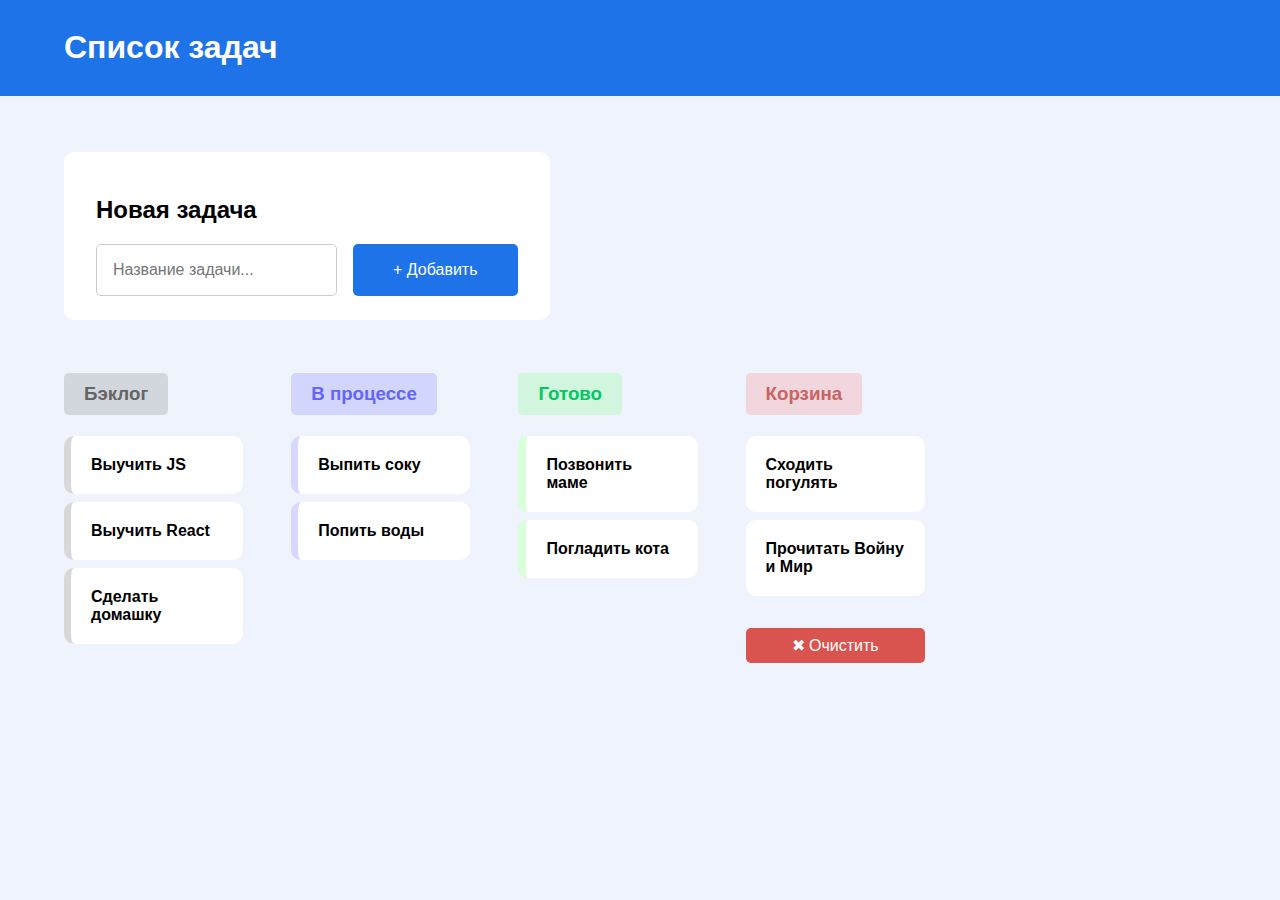
==== index.html @ a6c47abe "Release index.html and styles.css" ====
<!DOCTYPE html>
<html lang="ru">

<head>
    <meta charset="UTF-8">
    <meta name="viewport" content="width=device-width, initial-scale=1.0">
    <title>Список задач</title>
    <link rel="stylesheet" href="styles.css">
</head>

<body>
    <header class="container">
        <h1>Список задач</h1>
    </header>

    <main class="container">
        <section class="task-form">
            <h2>Новая задача</h2>
            <div class="input-group">
                <input type="text" placeholder="Название задачи...">
                <button>+ Добавить</button>
            </div>
        </section>

        <section class="task-board">
            <div class="backlog">
                <h3>Бэклог</h3>
                <ul>
                    <li class="task">Выучить JS</li>
                    <li class="task">Выучить React</li>
                    <li class="task">Сделать домашку</li>
                </ul>
            </div>

            <div class="in-progress">
                <h3>В процессе</h3>
                <ul>
                    <li class="task">Выпить соку</li>
                    <li class="task">Попить воды</li>
                </ul>
            </div>

            <div class="done">
                <h3>Готово</h3>
                <ul>
                    <li class="task">Позвонить маме</li>
                    <li class="task">Погладить кота</li>
                </ul>
            </div>

            <div class="trash">
                <h3>Корзина</h3>
                <ul>
                    <li class="task">Сходить погулять</li>
                    <li class="task">Прочитать Войну и Мир</li>
                </ul>
                <button class="clear-btn">✖ Очистить</button>
            </div>
        </section>
    </main>
</body>

</html>
---- styles.css ----
body {
    font-family: Arial, sans-serif;
    margin: 0;
    padding: 0;
    background-color: #eef3fc;
}

header {
    background-color: #1e73e8;
    color: white;
    padding: 0.5vw 4vw;
    text-align: left;
    font-size: 1rem;
    font-weight: bold;
    margin-bottom: 3rem;
}

.container {
    padding: 0.5rem 4rem;
}

.task-form {
    background: white;
    padding: 1.5rem 2rem;
    border-radius: 0.625rem;
    display: inline-block;
}

.input-group {
    display: flex;
    gap: 1rem;
}

input {
    flex-grow: 1;
    padding: 1rem;
    border: 1px solid #ccc;
    border-radius: 0.3125rem;
    font-size: 1rem;
}

button {
    background: #1e73e8;
    color: white;
    border: none;
    padding: 0.5rem 2.5rem;
    font-size: 1rem;
    border-radius: 0.3125rem;
    cursor: pointer;
}

.task-board {
    display: flex;
    gap: 3rem;
    /* Используем rem */
    margin-top: 3rem;
}

.backlog,
.in-progress,
.done,
.trash {
    width: 14vw;
}

ul {
    list-style: none;
    margin-left: -2.5rem;
    display: flex;
    flex-direction: column;
    gap: 0.5rem;
}

li {
    background: white;
    padding: 1.25rem;
    font-size: 1rem;
    font-weight: bold;
    border-radius: 0.625rem;
}

h3 {
    text-align: center;
    border-radius: 0.3125rem;
    padding: 0.625rem 1.25rem;
    display: inline-block;
    margin: 0.3125rem 0;
}

.backlog h3 {
    background: rgba(100, 100, 100, 0.2);
    color: rgb(100, 100, 100);
}

.backlog li {
    border-left: 0.4375rem solid rgb(100, 100, 100, 0.25);
}

.in-progress h3 {
    background: rgba(100, 100, 255, 0.2);
    color: rgb(100, 100, 255);
}

.in-progress li {
    border-left: 0.4375rem solid rgba(100, 100, 255, 0.25);
}

.done h3 {
    background: rgba(100, 255, 100, 0.2);
    color: rgb(0, 200, 100);
}

.done li {
    border-left: 0.5rem solid rgba(100, 255, 100, 0.25);
}

.trash h3 {
    background: rgba(255, 100, 100, 0.2);
    color: rgb(200, 100, 100);
}

.trash li {
    border-left: 0.5r solid rgba(255, 100, 100, 0.25);
}

.clear-btn {
    background: #d9534f;
    color: white;
    width: 100%;
    margin-top: 1rem;
}
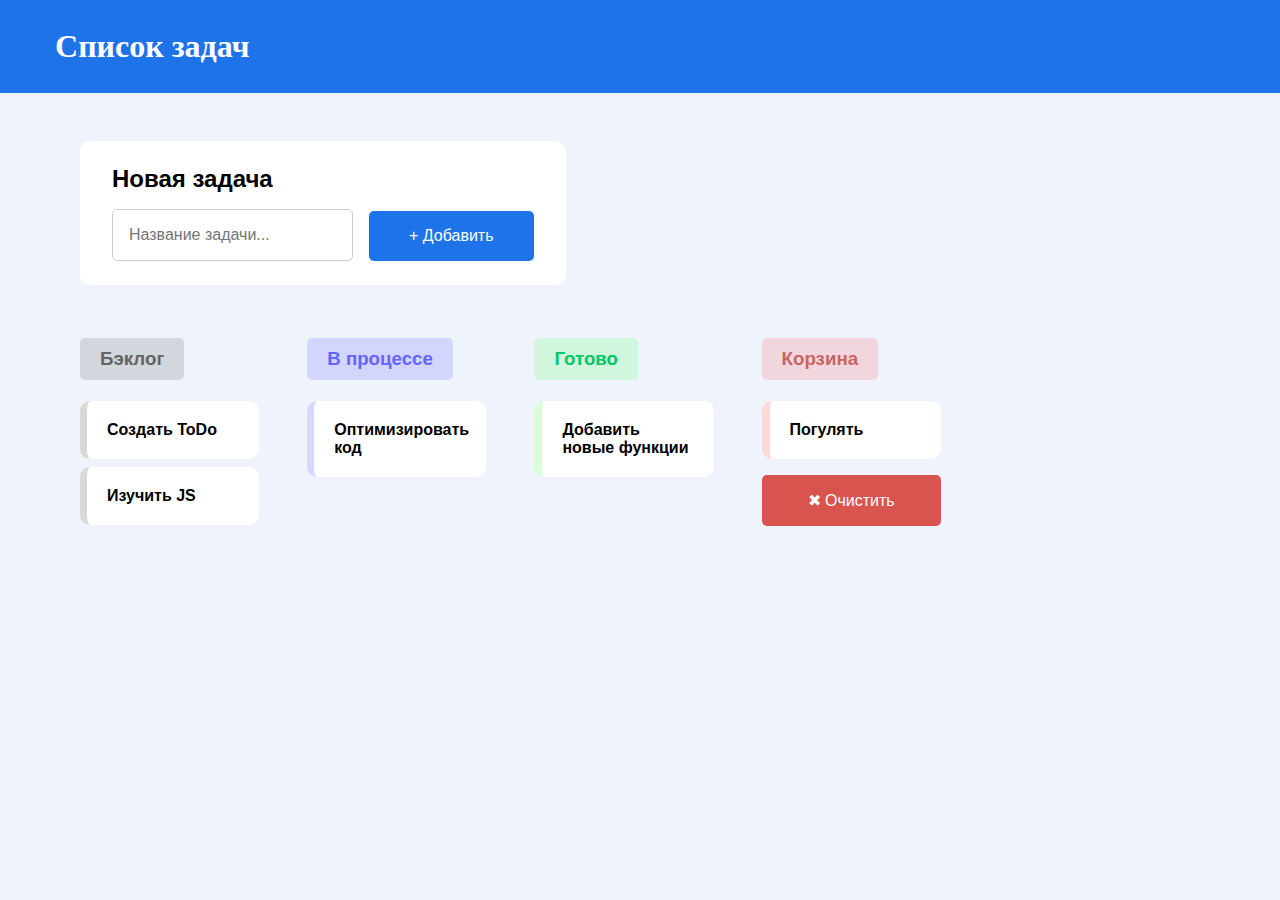
==== commit a04ae4ee: "Lab 2 complete" ====
--- a/index.html
+++ b/index.html
@@ -4,60 +4,13 @@
 <head>
     <meta charset="UTF-8">
     <meta name="viewport" content="width=device-width, initial-scale=1.0">
-    <title>Список задач</title>
-    <link rel="stylesheet" href="styles.css">
+    <title>Сулейманов Тимур Рустамович</title>
+    <link rel="stylesheet" href="css/styles.css">
 </head>
 
-<body>
-    <header class="container">
-        <h1>Список задач</h1>
-    </header>
+<body class="board-app">
 
-    <main class="container">
-        <section class="task-form">
-            <h2>Новая задача</h2>
-            <div class="input-group">
-                <input type="text" placeholder="Название задачи...">
-                <button>+ Добавить</button>
-            </div>
-        </section>
-
-        <section class="task-board">
-            <div class="backlog">
-                <h3>Бэклог</h3>
-                <ul>
-                    <li class="task">Выучить JS</li>
-                    <li class="task">Выучить React</li>
-                    <li class="task">Сделать домашку</li>
-                </ul>
-            </div>
-
-            <div class="in-progress">
-                <h3>В процессе</h3>
-                <ul>
-                    <li class="task">Выпить соку</li>
-                    <li class="task">Попить воды</li>
-                </ul>
-            </div>
-
-            <div class="done">
-                <h3>Готово</h3>
-                <ul>
-                    <li class="task">Позвонить маме</li>
-                    <li class="task">Погладить кота</li>
-                </ul>
-            </div>
-
-            <div class="trash">
-                <h3>Корзина</h3>
-                <ul>
-                    <li class="task">Сходить погулять</li>
-                    <li class="task">Прочитать Войну и Мир</li>
-                </ul>
-                <button class="clear-btn">✖ Очистить</button>
-            </div>
-        </section>
-    </main>
+    <script src="src/main.js" type="module"></script>
 </body>
 
 </html>--- a/css/styles.css
+++ b/css/styles.css
@@ -0,0 +1,136 @@
+body {
+    font-family: Arial, sans-serif;
+    margin: 0;
+    padding: 0 5rem;
+    background-color: #eef3fc;
+}
+
+header {
+    background-color: #1e73e8;
+    color: white;
+    padding: 0.5vw 4.3vw;
+    text-align: left;
+    font-size: 1rem;
+    font-weight: bold;
+    margin-bottom: 3rem;
+}
+
+.add-task__form {
+    background: white;
+    padding: 1.5rem 2rem;
+    border-radius: 0.625rem;
+    display: inline-flex;
+    gap: 1rem;
+    align-items: center;
+}
+
+.add-task__form label {
+    font-weight: bold;
+    margin: 0;
+    font-size: 1.5rem;
+}
+
+.add-task__input-wrapper {
+    display: flex;
+    flex-direction: column;
+    gap: 1rem;
+}
+
+input {
+    flex-grow: 1;
+    padding: 1rem;
+    border: 1px solid #ccc;
+    border-radius: 0.3125rem;
+    font-size: 1rem;
+}
+
+button {
+    background: #1e73e8;
+    color: white;
+    border: none;
+    padding: 1rem 2.5rem;
+    font-size: 1rem;
+    border-radius: 0.3125rem;
+    cursor: pointer;
+    align-self: flex-end;
+}
+
+.task-board {
+    display: flex;
+    gap: 3rem;
+    margin-top: 3rem;
+}
+
+.backlog,
+.progress,
+.done,
+.trash {
+    width: 14vw;
+}
+
+ul {
+    list-style: none;
+    margin-left: 0;
+    padding: 0;
+    display: flex;
+    flex-direction: column;
+    gap: 0.5rem;
+}
+
+li {
+    background: white;
+    padding: 1.25rem;
+    font-size: 1rem;
+    font-weight: bold;
+    border-radius: 0.625rem;
+}
+
+h3 {
+    text-align: center;
+    border-radius: 0.3125rem;
+    padding: 0.625rem 1.25rem;
+    display: inline-block;
+    margin: 0.3125rem 0;
+}
+
+.backlog h3 {
+    background: rgba(100, 100, 100, 0.2);
+    color: rgb(100, 100, 100);
+}
+
+.backlog li {
+    border-left: 0.4375rem solid rgba(100, 100, 100, 0.25);
+}
+
+.progress h3 {
+    background: rgba(100, 100, 255, 0.2);
+    color: rgb(100, 100, 255);
+}
+
+.progress li {
+    border-left: 0.4375rem solid rgba(100, 100, 255, 0.25);
+}
+
+.done h3 {
+    background: rgba(100, 255, 100, 0.2);
+    color: rgb(0, 200, 100);
+}
+
+.done li {
+    border-left: 0.5rem solid rgba(100, 255, 100, 0.25);
+}
+
+.trash h3 {
+    background: rgba(255, 100, 100, 0.2);
+    color: rgb(200, 100, 100);
+}
+
+.trash li {
+    border-left: 0.5rem solid rgba(255, 100, 100, 0.25);
+}
+
+.clear-btn {
+    background: #d9534f;
+    color: white;
+    width: 100%;
+}